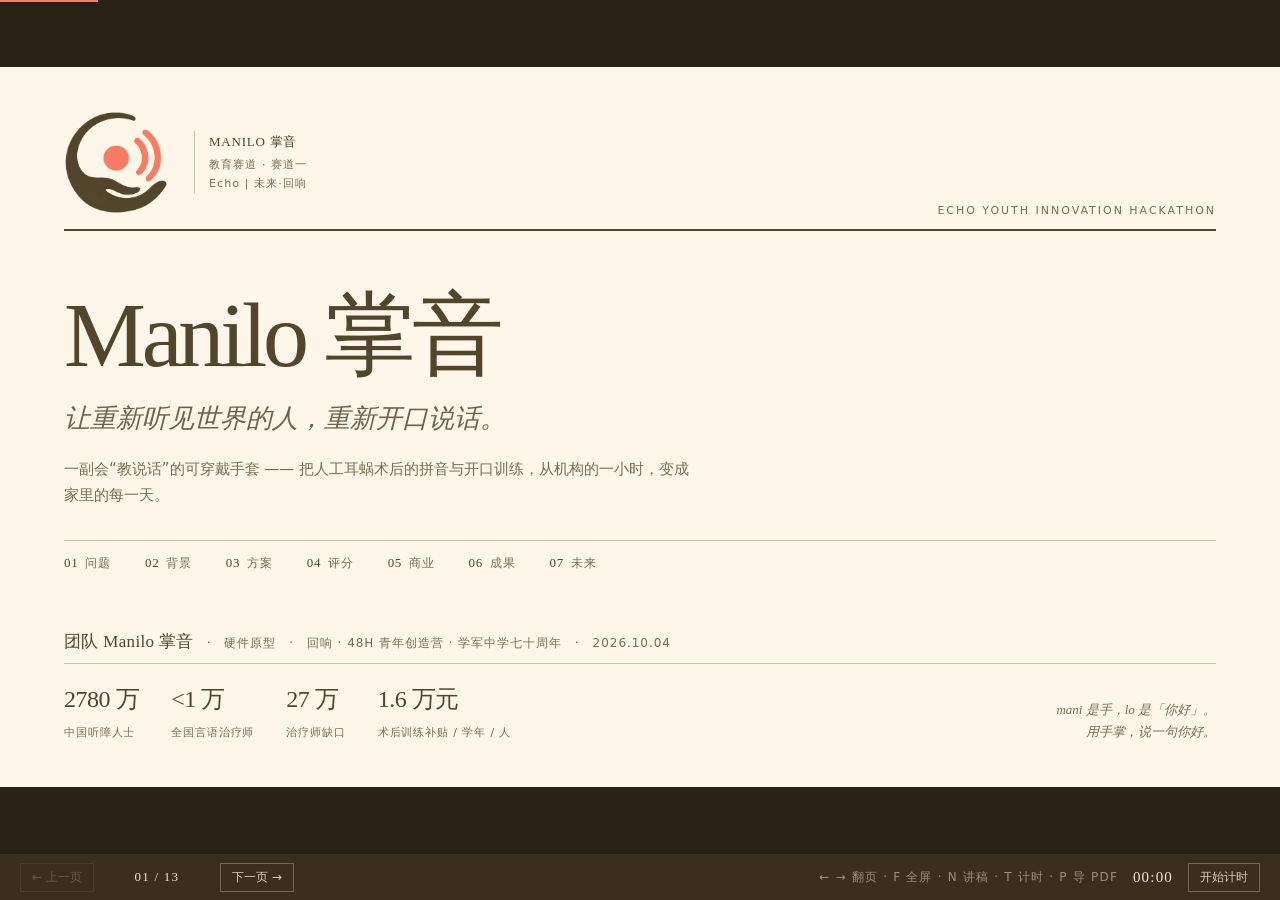
==== pitch/index.html @ ae7b14cd "feat(pitch): 路演 HTML 演示与讲述报告入库 新增 pitch/ —— 单文件离线网页路演（13 页） - index.html: 零外部依赖, 支持键盘/点击/滚轮/触摸翻页, F " ====
<!DOCTYPE html>
<html lang="zh-CN">
<head>
<meta charset="UTF-8">
<meta name="viewport" content="width=device-width, initial-scale=1">
<title>Manilo 掌音 · 路演演示</title>
<style>
/* =====================================================================
   Editorial 编辑杂志风 · 大字号精简版
   配色取自队标：Olive #53442C / Coral #F57E65 / Cream #FDF6E9
   ===================================================================== */
*{margin:0;padding:0;box-sizing:border-box}
:root{
  --bg:#FDF6E9; --fg:#53442C;
  --line:rgba(83,68,44,.14); --line2:rgba(83,68,44,.26);
  --tx:rgba(83,68,44,.84); --mut:rgba(83,68,44,.64); --ter:rgba(83,68,44,.44);
  --slate:#7C6B52; --mauve:#53442C;
  --coral:#F57E65; --coral-line:rgba(245,126,101,.60);
  --slate-line:rgba(124,107,82,.40); --mauve-line:rgba(83,68,44,.45);
  --serif:"Source Han Serif SC","Noto Serif SC","Songti SC","STSong",SimSun,Georgia,serif;
  --sans:"Microsoft YaHei","PingFang SC","Noto Sans CJK SC","Noto Sans SC",system-ui,sans-serif;
  --fs-ttl:45px; --fs-lead:18px; --fs-lbl:11.5px;
  --fs-th:12px; --fs-td:15.5px; --fs-tdk:18px; --fs-tdv:20px;
  --fs-itt:19px; --fs-itd:15px; --fs-idx:10.5px;
  --fs-blkh:19px; --fs-blkp:15.5px;
  --fs-nv:42px; --fs-nk:13.5px;
  --fs-cnt:18px; --fs-cns:13.5px;
  --fs-quote:18px; --fs-cv:17px; --fs-cap:12.5px; --fs-finale:33px;
}
html,body{height:100%;background:#2A2116;color:var(--fg);font-family:var(--sans);overflow:hidden}
body{display:flex;align-items:center;justify-content:center;flex-direction:column}
.viewport{position:fixed;inset:0 0 46px;display:flex;align-items:center;justify-content:center;background:#2A2116}
.stage{position:relative;width:1280px;height:720px;flex:0 0 auto;transform-origin:center center;
  background:var(--bg);overflow:hidden}
.slide{position:absolute;inset:0;display:none;z-index:2}
.slide.is-active{display:block}
.inner{position:absolute;inset:0;padding:40px 64px 56px;display:flex;flex-direction:column;overflow:hidden}
.slide.is-active .inner{animation:in .45s cubic-bezier(.22,.61,.36,1)}
@keyframes in{from{opacity:0}to{opacity:1}}

/* ---- 报头 ---- */
.phead{display:flex;justify-content:space-between;align-items:baseline;
  padding-bottom:9px;border-bottom:1px solid var(--slate-line);margin-bottom:22px;flex:0 0 auto}
.lbl{font-family:var(--sans);font-size:var(--fs-lbl);line-height:1;letter-spacing:.2em;text-transform:uppercase;color:var(--slate)}
.pg{font-family:var(--serif);font-size:13px;line-height:1;color:var(--coral);letter-spacing:.1em}

/* ---- 标题 / 正文 ---- */
.ttl{font-family:var(--serif);font-weight:500;font-size:var(--fs-ttl);line-height:1.16;
  letter-spacing:-.025em;color:var(--fg);flex:0 0 auto}
.ttl em{font-style:italic;font-weight:400;padding-bottom:2px;color:var(--coral);border-bottom:1px solid var(--coral-line)}
.lead{font-family:var(--sans);font-size:var(--fs-lead);line-height:1.62;color:var(--mut);
  margin-top:13px;max-width:1000px;flex:0 0 auto}
.lead strong{color:var(--coral);font-weight:400;border-bottom:1px solid var(--coral-line)}
.ital{font-family:var(--serif);font-style:italic;color:var(--mut)}

/* ---- 数字行 ---- */
.nrow{display:grid;gap:0;flex:0 0 auto}
.nrow.c4{grid-template-columns:repeat(4,1fr)}
.nrow.c3{grid-template-columns:repeat(3,1fr)}
.nitem{padding:14px 22px 12px 0;border-top:1px solid var(--fg)}
.nitem:not(:last-child){border-right:1px solid var(--line)}
.nitem:not(:first-child){padding-left:22px}
.nv{font-family:var(--serif);font-size:var(--fs-nv);line-height:1;letter-spacing:-.03em;color:var(--fg)}
.nv u{text-decoration:none;font-size:14px;font-family:var(--sans);color:var(--slate);margin-left:5px}
.nk{font-family:var(--sans);font-size:var(--fs-nk);line-height:1.55;color:var(--slate);margin-top:10px}
.nrow .nitem.key .nv{color:var(--coral)}

/* ---- 编号条目 ---- */
.items{display:grid;column-gap:46px;row-gap:0}
.items.g2{grid-template-columns:1fr 1fr}
.items.g3{grid-template-columns:repeat(3,1fr)}
.it{padding:15px 0 16px;border-top:1px solid var(--line)}
.it .idx{font-family:var(--sans);font-size:var(--fs-idx);letter-spacing:.2em;text-transform:uppercase;color:var(--slate)}
.it .it-t{font-family:var(--serif);font-size:var(--fs-itt);line-height:1.36;font-weight:500;color:var(--fg);margin-top:8px}
.it .it-d{font-family:var(--sans);font-size:var(--fs-itd);line-height:1.62;color:var(--slate);margin-top:7px}
.it .it-d b{color:var(--fg);font-weight:400}

/* ---- 链路 ---- */
.chain{display:flex;border-top:1px solid var(--fg);border-bottom:1px solid var(--line);flex:0 0 auto}
.node{flex:1;padding:14px 18px 15px 0}
.node:not(:last-child){border-right:1px solid var(--line)}
.node + .node{padding-left:18px}
.node .nn{font-family:var(--sans);font-size:11px;letter-spacing:.2em;text-transform:uppercase;color:var(--slate)}
.node .nt{font-family:var(--serif);font-size:var(--fs-cnt);font-weight:500;color:var(--fg);margin-top:8px}
.node .ns{font-family:var(--sans);font-size:var(--fs-cns);line-height:1.58;color:var(--slate);margin-top:8px}

/* ---- 栏 ---- */
.two{display:grid;gap:0 46px;min-height:0;flex:0 0 auto}
.blk{border-top:1px solid var(--line);padding-top:14px;flex:0 0 auto}
.blk h3{font-family:var(--serif);font-size:var(--fs-blkh);font-weight:500;line-height:1.34;color:var(--fg)}
.blk h3 .rn{font-family:var(--sans);font-size:var(--fs-idx);letter-spacing:.2em;color:var(--slate);
  display:block;margin-bottom:8px;text-transform:uppercase;font-weight:400}
.blk p{font-family:var(--sans);font-size:var(--fs-blkp);line-height:1.7;color:var(--slate);margin-top:10px}
.blk p b{color:var(--fg);font-weight:400;border-bottom:1px solid var(--coral-line)}

/* ---- 表格 ---- */
table.e{width:100%;border-collapse:collapse;table-layout:fixed}
table.e th{font-family:var(--sans);font-size:var(--fs-th);letter-spacing:.2em;text-transform:uppercase;
  color:var(--slate);font-weight:400;text-align:left;padding:0 16px 9px 0;border-bottom:1px solid var(--fg)}
table.e td{font-family:var(--sans);font-size:var(--fs-td);line-height:1.55;color:var(--slate);
  padding:11px 16px 11px 0;border-bottom:1px solid var(--line);vertical-align:top}
table.e td:last-child,table.e th:last-child{padding-right:0}
table.e td.k{font-family:var(--serif);font-size:var(--fs-tdk);color:var(--fg);line-height:1.35}
table.e td.v{font-family:var(--serif);font-size:var(--fs-tdv);color:var(--fg);white-space:nowrap;letter-spacing:-.01em}
table.e td.v u{text-decoration:none;font-family:var(--sans);font-size:13px;color:var(--slate);margin-left:3px}
table.e td b{color:var(--fg);font-weight:400}
table.e td.acc{font-family:var(--serif);font-size:var(--fs-tdv);color:var(--coral);white-space:nowrap}
table.e td.acc u{text-decoration:none;font-family:var(--sans);font-size:13px;color:var(--slate);margin-left:3px}
.num{font-family:var(--serif);font-size:19px;color:var(--fg);white-space:nowrap}

/* ---- 柱状图 ---- */
figure.chart{display:flex;flex-direction:column}
.cplot{height:150px;display:flex;align-items:flex-end;border-bottom:1px solid var(--line2)}
.ccol{flex:1;height:100%;display:flex;flex-direction:column;justify-content:flex-end;align-items:center;padding:0 10px}
.cv{font-family:var(--serif);font-size:var(--fs-cv);color:var(--fg);margin-bottom:8px;white-space:nowrap}
.ccol.mid .cv{color:var(--slate)}
.ccol.tiny .cv{color:var(--coral)}
.cb{width:60%;max-width:66px;background:var(--fg);opacity:.16}
.ccol.hi .cb{opacity:.92}
.ccol.mid .cb{background:var(--slate);opacity:.85}
.ccol.tiny .cb{background:var(--coral);opacity:1}
.caxis{display:flex;margin-top:9px}
.caxis span{flex:1;text-align:center;font-family:var(--sans);font-size:var(--fs-cap);
  letter-spacing:.1em;color:var(--slate);padding:0 10px;line-height:1.4}
figure.chart figcaption{margin-top:11px;font-family:var(--sans);font-size:var(--fs-cap);line-height:1.58;color:var(--slate)}
figure.chart figcaption b{color:var(--coral);font-weight:400}

/* ---- 引文 ---- */
.quote{border-top:2px solid var(--coral);border-bottom:1px solid var(--line);
  padding:16px 0;font-family:var(--serif);font-style:italic;font-size:var(--fs-quote);
  line-height:1.68;color:var(--tx);flex:0 0 auto}
.quote b{font-style:normal;color:var(--fg);font-weight:500}

/* ---- 演示 ---- */
.shots{display:grid;grid-template-columns:repeat(2,1fr);grid-template-rows:1fr 1fr;gap:14px;flex:0 0 auto;height:300px}
.shot{position:relative;overflow:hidden;border:1px dashed var(--slate-line);background:rgba(124,107,82,.06);
  display:flex;align-items:flex-end;min-height:0}
.shot img{width:100%;height:100%;object-fit:cover;display:block}
.shot.empty img{display:none}
.shot::after{content:attr(data-ph);position:absolute;inset:0;display:flex;align-items:center;justify-content:center;
  text-align:center;padding:0 20px;font-family:var(--sans);font-size:12px;line-height:1.6;color:var(--slate);
  white-space:pre-line}
.shot:not(.empty)::after{display:none}
.shot figcaption{position:relative;z-index:2;width:100%;padding:8px 11px;font-family:var(--sans);
  font-size:12.5px;color:var(--slate);background:var(--bg);border-top:1px solid var(--line)}

/* ---- 演示画廊（新）---- */
/* 四图一行：列宽按各自图片的宽高比分配，图框比例 = 图片比例 + contain，
   于是图片正好填满图框 —— 既不裁切，也不留 letterbox 空白，四张都完整可见 */
.gal{display:grid;grid-template-columns:1.836fr 1.836fr .75fr .477fr;
  align-items:start;gap:0 16px;flex:0 0 auto;margin-top:16px}
.gal figure{position:relative;display:flex;flex-direction:column;
  border-top:2px solid var(--fg);padding-top:11px}
.gal .gl-tag{font-family:var(--sans);font-size:11px;letter-spacing:.2em;text-transform:uppercase;
  color:var(--slate);margin-bottom:3px;white-space:nowrap;overflow:hidden;text-overflow:ellipsis}
.gal .gl-nm{font-family:var(--serif);font-size:17px;font-weight:500;color:var(--fg);margin-bottom:9px;flex:0 0 auto}
.gal .frame{position:relative;width:100%;overflow:hidden;flex:0 0 auto;
  border:1px solid var(--line2);background:rgba(83,68,44,.05)}
.gal .frame img{width:100%;height:100%;display:block;object-fit:contain}
/* 图框锁定为图片自身宽高比：完整显示，不裁切、不留白 */
.gal .frame.shotv{aspect-ratio:1680 / 915}
.gal .frame.pic{aspect-ratio:1280 / 1706}
.gal .frame.phone{aspect-ratio:330 / 692}
.gal figcaption{margin-top:9px;flex:0 0 auto;font-family:var(--sans);font-size:13px;line-height:1.55;color:var(--slate)}
.gal figcaption b{color:var(--fg);font-weight:400}
.gal .frame.empty img{display:none}
.gal .frame.empty::after{content:attr(data-ph);position:absolute;inset:0;display:flex;align-items:center;
  justify-content:center;text-align:center;padding:0 18px;font-family:var(--sans);font-size:12px;
  line-height:1.6;color:var(--slate);white-space:pre-line}
.gal .frame:not(.empty)::after{display:none}
/* 让每个图框高度跟随图片自身比例，彻底消除上下留白 */
.gal .frame{aspect-ratio:var(--ar,1.846)}
.gal .frame.phone{--ar:.477}

/* ---- 封面 ---- */
.inner.cover{justify-content:space-between;padding-top:44px;padding-bottom:44px}
.cv-top{display:flex;justify-content:space-between;align-items:baseline;
  padding-bottom:12px;border-bottom:2px solid var(--mauve)}
.brandrow{display:flex;align-items:baseline;gap:16px}
.masthead{font-family:var(--sans);font-size:12px;letter-spacing:.16em;color:var(--slate)}
.cn{font-style:normal;color:var(--mauve)}
.wordmark{font-family:var(--serif);font-size:23px;letter-spacing:.24em;text-transform:uppercase;color:var(--fg)}
.wordmark .cn{font-style:normal;color:var(--mauve);letter-spacing:.16em}
.cv-top .k{font-family:var(--sans);font-size:11px;letter-spacing:.18em;text-transform:uppercase;color:var(--slate)}
/* 队标 */
.logo-lock{display:flex;align-items:center;gap:26px}
.logo-lock img{width:104px;height:auto;display:block;flex:0 0 auto}
.logo-lock .lk{font-family:var(--sans);font-size:11px;line-height:1.75;letter-spacing:.1em;
  color:var(--slate);border-left:1px solid var(--slate-line);padding-left:14px}
.logo-lock .lk b{display:block;font-family:var(--serif);font-weight:500;font-size:13px;
  letter-spacing:.06em;color:var(--fg);margin-bottom:1px}
.cv-mid .logrow{display:flex;align-items:flex-end;justify-content:space-between;gap:36px}
.cv-mid h1{font-family:var(--serif);font-weight:500;font-size:92px;line-height:1;letter-spacing:-.045em;color:var(--fg)}
.cv-mid h2{font-family:var(--serif);font-weight:400;font-style:italic;font-size:26px;line-height:1.4;
  color:var(--tx);margin-top:20px}
.cv-mid .eyebrow{font-family:var(--sans);font-size:11px;letter-spacing:.22em;text-transform:uppercase;
  color:var(--slate);margin-bottom:22px}
.cv-mid .cvlead{font-family:var(--sans);font-size:15px;line-height:1.7;color:var(--slate);
  margin-top:20px;max-width:640px}
.cvnav{display:flex;gap:34px;margin-top:32px;padding-top:14px;border-top:1px solid var(--slate-line)}
.cvnav span{font-family:var(--sans);font-size:12px;letter-spacing:.06em;color:var(--slate)}
.cvnav i{font-family:var(--serif);font-style:normal;font-size:13px;color:var(--mauve);margin-right:7px}
.cv-bot{display:flex;flex-direction:column;gap:14px}
.footline{padding-bottom:10px;border-bottom:1px solid var(--slate-line);font-family:var(--sans);
  font-size:12px;letter-spacing:.08em;color:var(--slate)}
.footline b{font-family:var(--serif);font-size:17px;font-weight:500;letter-spacing:.02em;color:var(--mauve)}
.cv-bot .metarow{display:flex;align-items:flex-end;gap:34px}
.cv-bot .meta{display:flex;gap:32px;align-items:flex-end}
.cv-bot .m{font-family:var(--sans);font-size:11px;letter-spacing:.08em;color:var(--slate);line-height:1.8}
.cv-bot .m b{display:block;font-family:var(--serif);font-size:24px;font-weight:500;letter-spacing:-.02em;color:var(--fg);margin-bottom:2px}
.cv-bot .sign{margin-left:auto;font-family:var(--serif);font-style:italic;font-size:13px;color:var(--slate);
  text-align:right;line-height:1.7;max-width:300px}

/* ---- 名字释义 ---- */
.etym{font-family:var(--serif);font-size:15px;line-height:1.76;color:var(--slate);font-style:italic}
.etym b{font-style:normal;color:var(--fg);font-weight:500}
.etym .mani{font-family:var(--serif);font-style:normal;color:var(--mauve);border-bottom:1px solid var(--mauve-line)}
.signline{border-top:2px solid var(--coral);padding-top:12px;font-family:var(--serif);font-style:italic;
  font-size:15px;color:var(--slate);flex:0 0 auto}
.signline b{font-style:normal;color:var(--mauve);font-weight:500}
.signline .mani{font-style:normal;color:var(--mauve);border-bottom:1px solid var(--mauve-line)}
.finale{margin-top:auto;border-top:2px solid var(--coral);padding-top:20px;flex:0 0 auto}
.finale .big{font-family:var(--serif);font-size:var(--fs-finale);font-weight:500;line-height:1.44;letter-spacing:-.02em;color:var(--fg)}
.finale .big em{font-style:italic;font-weight:400;color:var(--coral);border-bottom:1px solid var(--coral-line)}
.finale .sm{font-family:var(--sans);font-size:13.5px;letter-spacing:.1em;color:var(--slate);margin-top:14px}

/* ---- 底部工具条 ---- */
/* ---- 工具条（沿用队标橄榄深色） ---- */
.tools{position:fixed;left:0;right:0;bottom:0;height:46px;background:#3A2F1E;color:#D9CDB8;
  display:flex;align-items:center;justify-content:space-between;padding:0 20px;gap:14px;
  font-family:var(--sans);font-size:12px;letter-spacing:.1em;z-index:99}
.tools .grp{display:flex;align-items:center;gap:8px}
.tools button{background:transparent;color:#D9CDB8;border:1px solid rgba(217,205,184,.35);
  padding:5px 11px;font:inherit;cursor:pointer;transition:background .2s,color .2s}
.tools button:hover{background:#53442C;color:#FDF6E9}
.tools button:disabled{opacity:.28;cursor:default}
.tools .lbl2{color:#9C8F79}
.page-lab{min-width:110px;text-align:center;font-family:var(--serif);font-size:13px;color:#EDE4D4}
.timer{font-family:var(--serif);font-size:15px;color:#EDE4D4;min-width:54px;text-align:center}
.timer.over{color:#F57E65}
.bar-top{position:fixed;left:0;top:0;height:2px;background:var(--coral);z-index:99;transition:width .35s cubic-bezier(.22,.61,.36,1)}

/* ---- 讲稿面板 ---- */
.notes{position:fixed;right:18px;bottom:60px;width:min(660px,calc(100vw - 36px));max-height:66vh;overflow:auto;
  background:var(--bg);padding:24px 26px;z-index:98;border-top:2px solid var(--coral);display:none}
.notes.on{display:block}
.notes header{display:flex;justify-content:space-between;align-items:baseline;gap:16px;
  padding-bottom:10px;border-bottom:1px solid var(--slate-line);margin-bottom:14px}
.notes h4{font-family:var(--serif);font-size:19px;font-weight:500;color:var(--fg)}
.notes header span{font-family:var(--sans);font-size:11px;letter-spacing:.16em;color:var(--coral)}
.notes p{font-family:var(--sans);font-size:14px;line-height:1.8;color:var(--tx);white-space:pre-wrap}
.notes .hint2{font-family:var(--sans);font-size:11px;color:var(--slate);margin-top:16px;
  padding-top:12px;border-top:1px solid var(--line)}

.spacer{flex:1 1 auto;min-height:0}
@media (prefers-reduced-motion: reduce){
  .slide.is-active .inner{animation:none!important}
  .bar-top,.tools button{transition:none!important}
}
@media print{
  @page{size:1280px 720px;margin:0}
  html,body{overflow:visible;background:var(--bg);height:auto;display:block}
  .viewport{position:static;display:block}
  .stage{transform:none!important;width:1280px;height:720px}
  .slide{display:block!important;position:relative;inset:auto;width:1280px;height:720px;
    page-break-after:always;break-after:page}
  .inner{position:relative;transform:none!important;width:100%!important;height:720px}
  .slide.is-active .inner{animation:none}
  .bar-top,.tools,.notes{display:none!important}
}
</style>
</head>
<body>

<div class="bar-top" id="bar" style="width:9.09%"></div>

<div class="viewport">
  <div class="stage" id="stage">

    <!-- ============ 01 封面 ============ -->
    <section class="slide is-active" data-cover="1" data-title="让重新听见世界的人，重新开口说话">
      <div class="inner cover">
        <div class="cv-top">
          <div class="logo-lock">
            <img src="assets/logo-mark.png" alt="Manilo 掌音 队标">
            <span class="lk"><b>MANILO 掌音</b>教育赛道 · 赛道一<br>Echo | 未来·回响</span>
          </div>
          <span class="k">Echo Youth Innovation Hackathon</span>
        </div>

        <div class="cv-mid">
          <div class="logrow">
            <h1>Manilo <em class="cn">掌音</em></h1>
          </div>
          <h2>让重新听见世界的人，重新开口说话。</h2>
          <p class="cvlead">一副会“教说话”的可穿戴手套 —— 把人工耳蜗术后的拼音与开口训练，从机构的一小时，变成家里的每一天。</p>
          <div class="cvnav">
            <span><i>01</i>问题</span>
            <span><i>02</i>背景</span>
            <span><i>03</i>方案</span>
            <span><i>04</i>评分</span>
            <span><i>05</i>商业</span>
            <span><i>06</i>成果</span>
            <span><i>07</i>未来</span>
          </div>
        </div>

        <div class="cv-bot">
          <div class="footline"><b>团队 Manilo 掌音</b>　·　硬件原型　·　回响 · 48H 青年创造营 · 学军中学七十周年　·　2026.10.04</div>
          <div class="metarow">
            <div class="meta">
              <div class="m"><b>2780 万</b>中国听障人士</div>
              <div class="m"><b>&lt;1 万</b>全国言语治疗师</div>
              <div class="m"><b>27 万</b>治疗师缺口</div>
              <div class="m"><b>1.6 万元</b>术后训练补贴 / 学年 / 人</div>
            </div>
            <div class="sign">mani 是手，lo 是「你好」。<br>用手掌，说一句你好。</div>
          </div>
        </div>
      </div>
    </section>

    <!-- ============ 02 问题 ============ -->
    <section class="slide" data-title="听得见了，话还得练出来">
      <div class="inner">
        <div class="phead"><span class="lbl">问题 · The Problem</span><span class="pg">02 / 13</span></div>
        <h1 class="ttl">听得见了，<em>话还得练出来</em></h1>
        <p class="lead">人工耳蜗解决了“听得见”，没解决“说得出”——术后要<strong>每天练 1—2 小时、连续 6—12 个月</strong>。</p>

        <div class="two" style="grid-template-columns:1.06fr .94fr;margin-top:24px">
          <div class="items g2">
            <div class="it">
              <div class="idx">01 &nbsp;训练量</div>
              <div class="it-t">每天 1—2 小时</div>
              <div class="it-d">连续 6—12 个月。这个量，只能在家里补。</div>
            </div>
            <div class="it">
              <div class="idx">02 &nbsp;能教的人</div>
              <div class="it-t">治疗师不足 1 万人</div>
              <div class="it-d">按国际标准需 28 万，缺口 27 万。</div>
            </div>
            <div class="it">
              <div class="idx">03 &nbsp;设备价格</div>
              <div class="it-t">机构设备 15—17 万元/台</div>
              <div class="it-d">基层推不动，家庭更用不起。</div>
            </div>
            <div class="it">
              <div class="idx">04 &nbsp;反馈</div>
              <div class="it-t">练习是一口“黑箱”</div>
              <div class="it-d">对不对、进步在哪，家长只能凭感觉。</div>
            </div>
          </div>

          <figure class="chart">
            <div class="cplot">
              <div class="ccol hi"><span class="cv">6.2</span><span class="cb" style="height:100%"></span></div>
              <div class="ccol mid"><span class="cv">2.0</span><span class="cb" style="height:32%"></span></div>
              <div class="ccol tiny"><span class="cv">0.07</span><span class="cb" style="height:1.4%"></span></div>
            </div>
            <div class="caxis"><span>美国</span><span>国际标准</span><span>中国大陆</span></div>
            <figcaption>每万人口拥有的言语治疗师（名）。中国大陆只有 <b>0.07</b>，约为国际标准的 <b>1/30</b>。</figcaption>
          </figure>
        </div>

        <table class="e" style="margin-top:24px">
          <colgroup><col style="width:28%"><col style="width:22%"><col style="width:50%"></colgroup>
          <thead><tr><th>指标</th><th>数值</th><th>口径</th></tr></thead>
          <tbody>
            <tr><td class="k">中国听障人士</td><td class="v">2780<u>万</u></td><td>占残疾人总数约 1/3；0—6 岁听障儿童 13.7 万</td></tr>
            <tr><td class="k">言语治疗师</td><td class="acc">不足 1<u>万</u></td><td>按国际通行标准每万人 2 名，应配备约 28 万名</td></tr>
            <tr><td class="k">机构级康复设备</td><td class="v">15—17<u>万元/台</u></td><td>头豹研究院；基层机构推广困难，家庭不可及</td></tr>
          </tbody>
        </table>
        <div class="spacer"></div>
      </div>
    </section>

    <!-- ============ 03 背景与市场 ============ -->
    <section class="slide" data-title="手术便宜了，康复跟不上">
      <div class="inner">
        <div class="phead"><span class="lbl">背景与市场 · Why Now</span><span class="pg">03 / 13</span></div>
        <h1 class="ttl">手术便宜了，<em>康复跟不上</em></h1>
        <p class="lead">2024 年 12 月集采落地，人工耳蜗单套从 20 余万降到约 5 万——<strong>做手术的人多了，要做康复的人也多了</strong>。</p>

        <div class="two" style="grid-template-columns:1fr 1fr;margin-top:24px">
          <figure class="chart">
            <div class="cplot">
              <div class="ccol mid"><span class="cv">0.5 万例</span><span class="cb" style="height:12%"></span></div>
              <div class="ccol mid"><span class="cv">1.8 万例</span><span class="cb" style="height:42%"></span></div>
              <div class="ccol tiny"><span class="cv">4.3 万例</span><span class="cb" style="height:100%"></span></div>
            </div>
            <div class="caxis"><span>2017</span><span>2024</span><span>2030 预测</span></div>
            <figcaption>人工耳蜗植入手术量，年复合增速 <b>20.8%</b>。每个数字背后，都是一个要练满 6—12 个月的孩子。</figcaption>
          </figure>

          <table class="e">
            <colgroup><col style="width:40%"><col style="width:32%"><col style="width:28%"></colgroup>
            <thead><tr><th>支付方</th><th>数值</th><th>要点</th></tr></thead>
            <tbody>
              <tr><td class="k">人工耳蜗集采</td><td class="v">20余万→5<u>万</u></td><td>2024-12 落地</td></tr>
              <tr><td class="k">纳入医保</td><td class="v">28<u>省</u></td><td>报销约 65.3%</td></tr>
              <tr><td class="k">术后训练补贴</td><td class="acc">1.6<u>万/学年/人</u></td><td>康复救助制度</td></tr>
            </tbody>
          </table>
        </div>

        <div class="nrow c3" style="margin-top:auto">
          <div class="nitem key"><div class="nv">300<u>亿元+</u></div><div class="nk">中国语言康复产业规模</div></div>
          <div class="nitem"><div class="nv">1.1<u>万家</u></div><div class="nk">残联备案的听力语言康复机构</div></div>
          <div class="nitem"><div class="nv">2396<u>所</u></div><div class="nk">特殊教育学校 · 在校生 91.59 万</div></div>
        </div>
      </div>
    </section>

    <!-- ============ 04 解决方案 ============ -->
    <section class="slide" data-title="一副陪孩子练说话的手套">
      <div class="inner">
        <div class="phead"><span class="lbl">解决方案 · The Solution</span><span class="pg">04 / 13</span></div>
        <h1 class="ttl">一副陪孩子<em>练说话</em>的手套</h1>

        <div class="chain" style="margin-top:22px">
          <div class="node"><div class="nn">Hand</div><div class="nt">手 · 采集</div>
            <div class="ns">5 路弯曲传感器<br>六轴 IMU<br>数字麦克风</div></div>
          <div class="node"><div class="nn">Edge · F407</div><div class="nt">端 · 实时识别</div>
            <div class="ns">10 ms 一组<br>200×20 时序特征<br>约 180 ms 出结果</div></div>
          <div class="node"><div class="nn">Edge · MP257</div><div class="nt">边缘 · 算力增强</div>
            <div class="ns">TCN + NPU 复核难例<br>离线语音识别 200 ms</div></div>
          <div class="node"><div class="nn">Dashboard</div><div class="nt">看板 · 闭环</div>
            <div class="ns">跟读评分三指标<br>学习报告 · 观察 Agent</div></div>
          <div class="node"><div class="nn">Feedback</div><div class="nt">回到手</div>
            <div class="ns">屏幕显示<br>语音播报 · 震动</div></div>
        </div>

        <div class="two" style="grid-template-columns:1.14fr .86fr;margin-top:22px">
          <div class="blk">
            <h3><span class="rn">硬件与部署</span>模块与实测指标</h3>
            <table class="e" style="margin-top:12px">
              <colgroup><col style="width:26%"><col style="width:32%"><col style="width:42%"></colgroup>
              <thead><tr><th>模块</th><th>器件</th><th>指标</th></tr></thead>
              <tbody>
                <tr><td class="k">手势采集</td><td>5 路弯曲传感器</td><td>五指弯曲 → 5 路 ADC</td></tr>
                <tr><td class="k">姿态采集</td><td>JY61 六轴 IMU</td><td>三轴加速度 + 三轴角速度</td></tr>
                <tr><td class="k">手套端主控</td><td>STM32F407ZGT6</td><td>Flash ≈85 KB / RAM ≈42 KB</td></tr>
                <tr><td class="k">主控端</td><td>STM32MP257 + NPU</td><td>TCN ≈2.5 MB，推理约 45 ms</td></tr>
              </tbody>
            </table>
          </div>

          <div class="blk">
            <h3><span class="rn">推理算法</span>200 × 20 时序特征</h3>
            <p>每 10 ms 采一组，攒满 200 组作为 2 秒动作窗口；每组 20 维特征——<b>同时装着“手形”与“运动”</b>，静动态手势共用一个模型，时间差分还能抵消佩戴漂移。</p>
            <table class="e" style="margin-top:14px">
              <colgroup><col style="width:62%"><col style="width:38%"></colgroup>
              <thead><tr><th>分级协同</th><th>取值</th></tr></thead>
              <tbody>
                <tr><td>端侧独立完成识别</td><td class="acc">90<u>%+</u></td></tr>
                <tr><td>难例上浮阈值</td><td class="v">0.10</td></tr>
              </tbody>
            </table>
          </div>
        </div>
        <div class="spacer"></div>
      </div>
    </section>

    <!-- ============ 05 跟读评分 ============ -->
    <section class="slide" data-title="练得对不对，用三个数说话">
      <div class="inner">
        <div class="phead"><span class="lbl">学习闭环 · The Loop</span><span class="pg">05 / 13</span></div>
        <h1 class="ttl">练得对不对，<em>用三个数说话</em></h1>
        <p class="lead">三个指标<strong>分开算</strong>——机器听懂了，不等于孩子说对了。</p>

        <table class="e" style="margin-top:24px">
          <colgroup><col style="width:24%"><col style="width:26%"><col style="width:50%"></colgroup>
          <thead><tr><th>指标</th><th>字段</th><th>回答什么问题</th></tr></thead>
          <tbody>
            <tr><td class="k">转写成功率</td><td>transcription_ok</td><td>机器听清了没有——只说明产出了文本，不等于说对</td></tr>
            <tr><td class="k">目标文本吻合率</td><td>matches_expected</td><td>说的是不是目标句（忽略空白与标点后比较）</td></tr>
            <tr><td class="k">字符错误率 CER</td><td>character_error_rate</td><td>具体错了多少、错在哪里（逐字编辑距离）</td></tr>
          </tbody>
        </table>

        <div class="quote" style="margin-top:24px">
          孩子说“我喜欢<b>苹果</b>”，识别器听成“我喜欢<b>平果</b>”——转写成功了，吻合失败，CER 定位到错在哪个字。<b>只报成功会掩盖问题，只报失败会打击信心。</b>
        </div>

        <div class="two" style="grid-template-columns:1fr 1fr;margin-top:22px">
          <div class="blk">
            <h3><span class="rn">A · 练完之后</span>一份不撒谎的报告</h3>
            <p>自动汇总时长、识别次数、覆盖标签、跟读成功率与 CER。<b>日志里没有的指标就写没有</b>。</p>
          </div>
          <div class="blk">
            <h3><span class="rn">B · 练习之中</span>会陪练的观察 Agent</h3>
            <p>每 30 秒扫一次日志，给一句 <b>60 字以内、可执行</b>的建议；模型不可用就退回本地规则。</p>
          </div>
        </div>
        <div class="spacer"></div>
      </div>
    </section>

    <!-- ============ 06 商业模式 ============ -->
    <section class="slide" data-title="机构先买，家庭后跟">
      <div class="inner">
        <div class="phead"><span class="lbl">商业模式 · Business Model</span><span class="pg">06 / 13</span></div>
        <h1 class="ttl">机构先买，<em>家庭后跟</em></h1>
        <p class="lead">先做机构、再做家庭——康复师认可之后推荐，是康复行业里最短的一条路。</p>

        <div class="two" style="grid-template-columns:.94fr 1.06fr;margin-top:22px">
          <div>
            <table class="e">
              <colgroup><col style="width:28%"><col style="width:34%"><col style="width:38%"></colgroup>
              <thead><tr><th>客户</th><th>场景</th><th>支付来源</th></tr></thead>
              <tbody>
                <tr><td class="k">B 端 · 机构</td><td>康复中心 / 特教学校 / 医院康复科</td><td>机构预算 · 康复训练补贴</td></tr>
                <tr><td class="k">C 端 · 家庭</td><td>术后康复家庭的居家训练</td><td>家庭自付 · 补贴返还</td></tr>
                <tr><td class="k">G 端 · 主管</td><td>残联救助 · 教育装备采购</td><td>财政专项</td></tr>
              </tbody>
            </table>
            <div class="blk" style="margin-top:18px">
              <h3><span class="rn">收入结构</span>四段收入互相喂养</h3>
              <p>硬件（入口）→ 内容订阅（毛利）→ 机构 SaaS（持续）→ 数据与科研（长期）。<b>样本越多，模型越准。</b></p>
            </div>
          </div>

          <div>
            <figure class="chart">
              <div class="cplot">
                <div class="ccol mid"><span class="cv">1.6 万元</span><span class="cb" style="height:100%"></span></div>
                <div class="ccol mid"><span class="cv">1.5 万元</span><span class="cb" style="height:94%"></span></div>
                <div class="ccol tiny"><span class="cv">2,980 元</span><span class="cb" style="height:19%"></span></div>
              </div>
              <div class="caxis"><span>术后训练补贴<br>每学年 / 人</span><span>多地康复补助<br>每人 / 年</span><span>家庭版手套<br>建议定价</span></div>
              <figcaption>定价落在补贴额度之内是可解释的支出——同一笔补贴，<b>换来康复师产能的放大</b>。</figcaption>
            </figure>

            <table class="e" style="margin-top:16px">
              <colgroup><col style="width:30%"><col style="width:70%"></colgroup>
              <thead><tr><th>产品线</th><th>建议定价</th></tr></thead>
              <tbody>
                <tr><td class="k">家庭版手套</td><td>整机 + 家长端看板　·　<span class="num">¥2,980—3,980</span></td></tr>
                <tr><td class="k">机构版</td><td>每间教室含教师看板与培训　·　<span class="num">¥19,800 起</span></td></tr>
                <tr><td class="k">内容订阅</td><td>字母拼音 → 词句对话　·　<span class="num">¥99—199 / 月</span></td></tr>
                <tr><td class="k">机构 SaaS</td><td>看板 + 报告 + 数据导出　·　<span class="num">¥6,800—12,800 / 年</span></td></tr>
              </tbody>
            </table>
          </div>
        </div>

        <div class="signline" style="margin-top:auto">
          <b>Manilo 掌音</b> · <span class="mani">mani</span> 是手，<span class="mani">lo</span> 是「你好」——用手掌，说一句你好。
        </div>
      </div>
    </section>

    <!-- ============ 07 落地路径 ============ -->
    <section class="slide" data-title="先拿证据，再进目录，最后放量">
      <div class="inner">
        <div class="phead"><span class="lbl">落地路径 · Go To Market</span><span class="pg">07 / 13</span></div>
        <h1 class="ttl">先拿证据，再进目录，<em>最后放量</em></h1>
        <p class="lead">先拿到效果证据，再进入采购目录，最后靠机构推荐带动家庭放量。</p>

        <table class="e" style="margin-top:26px">
          <colgroup><col style="width:18%"><col style="width:42%"><col style="width:40%"></colgroup>
          <thead><tr><th>阶段</th><th>做什么</th><th>验证指标</th></tr></thead>
          <tbody>
            <tr>
              <td class="k">0—6 个月<br><span style="font-family:var(--sans);font-size:12px;color:var(--mauve)">① 验证</span></td>
              <td>与 1—2 家康复中心 / 特教学校共建训练流程，做 20—50 例真实用户的纵向跟踪</td>
              <td>前测 / 后测 <b>字符错误率（CER）</b>有可观测变化</td>
            </tr>
            <tr>
              <td class="k">6—18 个月<br><span style="font-family:var(--sans);font-size:12px;color:var(--mauve)">② 进目录</span></td>
              <td>以机构版 + 教师看板进入康复机构与特教学校，申报残联康复辅具目录与教育装备采购目录</td>
              <td>完成申报并进入评审；试点机构每周活跃训练会话数</td>
            </tr>
            <tr>
              <td class="k">18 个月起<br><span style="font-family:var(--sans);font-size:12px;color:var(--mauve)">③ 放量</span></td>
              <td>家庭版随机构推荐进入家庭；内容扩展到词、句、对话</td>
              <td>家庭版季度出货量；跟读样本累计量</td>
            </tr>
          </tbody>
        </table>

        <div class="quote" style="margin-top:24px">
          <b>杠杆点：</b>一旦进入目录，采购决策就从“逐家推销”变成“预算科目”。
        </div>

        <div class="nrow c3" style="margin-top:auto">
          <div class="nitem key"><div class="nv">2396<u>所</u></div><div class="nk">特殊教育学校——离课堂最近的入口</div></div>
          <div class="nitem"><div class="nv">1.1<u>万家</u></div><div class="nk">残联备案的听力语言康复机构</div></div>
          <div class="nitem"><div class="nv">8.13<u>万</u></div><div class="nk">特殊教育专任教师——第一批使用者</div></div>
        </div>
      </div>
    </section>

    <!-- ============ 08 壁垒与竞争 ============ -->
    <section class="slide" data-title="不做重复的，做没人做的">
      <div class="inner">
        <div class="phead"><span class="lbl">壁垒与竞争 · Moat</span><span class="pg">08 / 13</span></div>
        <h1 class="ttl">不做重复的，<em>做没人做的</em></h1>

        <table class="e" style="margin-top:26px">
          <colgroup><col style="width:18%"><col style="width:34%"><col style="width:48%"></colgroup>
          <thead><tr><th>竞争类型</th><th>他们</th><th>我们</th></tr></thead>
          <tbody>
            <tr>
              <td class="k">康复 App</td>
              <td>只有“听声音”和“点图片”，动作本身没有测量</td>
              <td><b>物理动作输入 + 跟读评分的客观数据链</b>：识别 → 目标句 → 三指标 → 报告</td>
            </tr>
            <tr>
              <td class="k">机构级设备</td>
              <td>均价 15—17 万元/台，进不了家庭</td>
              <td><b>价格压到家庭可负担，同时保留机构级看板</b></td>
            </tr>
            <tr>
              <td class="k">助听器 / 耳蜗厂商</td>
              <td>解决“听得见”——那是他们的战场</td>
              <td><b>我们解决“说得出”，是配套而不是竞争</b></td>
            </tr>
          </tbody>
        </table>

        <div class="nrow c3" style="margin-top:24px">
          <div class="nitem"><div class="nv">01</div><div class="nk">硬件工程：端侧独立完成 90%+ 识别</div></div>
          <div class="nitem"><div class="nv">02</div><div class="nk">评分指标与数据闭环：可审计、可交给康复师</div></div>
          <div class="nitem"><div class="nv">03</div><div class="nk">路径设计：机构 → 目录 → 家庭</div></div>
        </div>

        <div class="quote" style="margin-top:22px">
          <b>为什么守得住：</b>对手要复制，得同时补上三条腿——传感器结构、端侧模型、真实跟读样本。前两条能买，<b>第三条只能靠时间攒</b>，而它正是评分的分母。
        </div>
        <div class="spacer"></div>
      </div>
    </section>

    <!-- ============ 09 现场演示 ============ -->
    <section class="slide" data-title="这就是它跑起来的样子">
      <div class="inner">
        <div class="phead"><span class="lbl">现场演示 · Live Demo</span><span class="pg">09 / 13</span></div>
        <h1 class="ttl">这就是它<em>跑起来的样子</em></h1>
        <p class="lead">硬件、学生端、教师端、小程序——四个都在跑，都是现在这一版。</p>

        <div class="gal">
          <figure class="f-stu">
            <div class="gl-tag">Student App</div>
            <div class="gl-nm">学生端 · 练习</div>
            <div class="frame shotv" data-ph="待补：学生端练习界面&#10;assets/demo-1-full.png">
              <img src="assets/demo-1-full.png" alt="" onerror="this.parentNode.classList.add('empty')">
            </div>
            <figcaption>手语 / 拼音两种模式，实时显示<b>练习时长、识别次数、完成句子数</b>与逐条反馈。</figcaption>
          </figure>

          <figure class="f-tea">
            <div class="gl-tag">Teacher Dashboard</div>
            <div class="gl-nm">教师端 · 看板</div>
            <div class="frame shotv" data-ph="待补：教师端看板&#10;assets/demo-2-full.png">
              <img src="assets/demo-2-full.png" alt="" onerror="this.parentNode.classList.add('empty')">
            </div>
            <figcaption>学习进度、词汇覆盖、跟读吻合率与 CER，以及<b>自动生成的 AI 学习报告</b>。</figcaption>
          </figure>

          <figure class="f-hard">
            <div class="gl-tag">Hardware</div>
            <div class="gl-nm">硬件成品</div>
            <div class="frame pic" data-ph="待补：硬件成品照&#10;assets/demo-3.jpg">
              <img src="assets/demo-3.jpg" alt="" onerror="this.parentNode.classList.add('empty')">
            </div>
            <figcaption>手套端 <b>5 路弯曲传感器 + 六轴 IMU</b>；主控端串口屏实时显示识别结果，两端数据互传。</figcaption>
          </figure>

          <figure class="f-mini">
            <div class="gl-tag">WeChat Mini Program</div>
            <div class="gl-nm">微信小程序</div>
            <div class="frame phone" data-ph="待补：小程序界面&#10;assets/demo-mini.png">
              <img src="assets/demo-mini.png" alt="" onerror="this.parentNode.classList.add('empty')">
            </div>
            <figcaption>扫码即练，训练不被绑在电脑前。<b>当前局域网直连，下一步蓝牙</b>。</figcaption>
          </figure>
        </div>

        <div class="quote" style="margin-top:auto">
          <b>一条数据流串起四端：</b>手套采集 → 端侧识别 → 学习平台评分 → 教师端汇总；小程序再把练习带出教室。
        </div>
      </div>
    </section>

    <!-- ============ 10 已完成 ============ -->
    <section class="slide" data-title="这些都已经做完">
      <div class="inner">
        <div class="phead"><span class="lbl">当前成果 · Shipped</span><span class="pg">10 / 13</span></div>
        <h1 class="ttl">这些，<em>都已经做完</em></h1>
        <p class="lead">上一页是它现在的样子，这一页是它现在的水准——都是既有实测口径，学习效果类数据待试点采集。</p>

        <table class="e" style="margin-top:24px">
          <colgroup><col style="width:22%"><col style="width:78%"></colgroup>
          <thead><tr><th>部分</th><th>已完成</th></tr></thead>
          <tbody>
            <tr><td class="k">硬件整机</td><td>手套端集成 5 路弯曲传感器、六轴 IMU、数字麦克风、串口屏、TTS 与震动马达；主控端与手套端完成数据互传</td></tr>
            <tr><td class="k">端侧算法</td><td>20 维特征提取与轻量手势模型（STM32Cube.AI 部署）；9 维声音事件模型（4 类）；端侧独立完成 90%+ 识别</td></tr>
            <tr><td class="k">边缘服务</td><td>离线语音识别约 200 ms · TTS 语音合成 · TCN 增强模型跑在 NPU 上（ONNX Runtime）</td></tr>
            <tr><td class="k">双模式识别</td><td>手势直译词库 + 拼音拼写 30 个标签（A—Z 与 CH / SH / ZH / NG），两条链路都已跑通</td></tr>
            <tr><td class="k">学习平台</td><td>学习会话 · 三指标跟读评分 · AI 学习报告 · 练习观察 Agent · 教师 / 家长看板 · 设备阈值在线调节</td></tr>
          </tbody>
        </table>

        <div class="nrow c4" style="margin-top:34px">
          <div class="nitem"><div class="nv">85—87.3<u>%</u></div><div class="nk">端侧手势识别准确率</div></div>
          <div class="nitem key"><div class="nv">≈180<u>ms</u></div><div class="nk">端侧单次推理 · 10 ms/组、2 秒窗口</div></div>
          <div class="nitem"><div class="nv">&lt;1<u>%</u></div><div class="nk">蓝牙丢帧率；MQTT 到达率 &gt;99%</div></div>
          <div class="nitem"><div class="nv">4<u>类</u></div><div class="nk">环境声音事件，准确率约 90%+</div></div>
        </div>
        <div class="spacer"></div>
      </div>
    </section>

    <!-- ============ 11 未来展望 ============ -->
    <section class="slide" data-title="接下来，往词和句走">
      <div class="inner">
        <div class="phead"><span class="lbl">未来展望 · What's Next</span><span class="pg">11 / 13</span></div>
        <h1 class="ttl">接下来，<em>往词和句走</em></h1>
        <p class="lead">现在稳定做到的是<strong>字母与拼音</strong>这一层。再往上，是词、是句。</p>

        <div class="two" style="grid-template-columns:1.08fr .92fr;margin-top:24px">
          <div>
            <table class="e">
              <colgroup><col style="width:34%"><col style="width:66%"></colgroup>
              <thead><tr><th>评分维度</th><th>未来</th></tr></thead>
              <tbody>
                <tr><td class="k">声母 / 韵母</td><td>逐音素定位“哪一个音发错了”</td></tr>
                <tr><td class="k">声调走向</td><td>声调曲线与目标对比　→　<b>下一页展开</b></td></tr>
                <tr><td class="k">语速 · 停顿</td><td>偏差、稳定性与是否逐字崩解</td></tr>
              </tbody>
            </table>
            <div class="blk" style="margin-top:18px">
              <h3><span class="rn">为什么能做到</span>缺的不是系统，是数据</h3>
              <p>过程数据、边缘算力、数据闭环都已具备——缺的是<b>更多标注数据与更强的边缘模型</b>。</p>
            </div>
          </div>

          <div class="items" style="grid-template-columns:1fr">
            <div class="it">
              <div class="idx">方向 01 · 粒度</div>
              <div class="it-t">词 → 句 → 对话</div>
              <div class="it-d">从分级词表到短语、到多轮场景训练。<b>扩展不需要改硬件协议。</b></div>
            </div>
            <div class="it">
              <div class="idx">方向 02 · 硬件复用</div>
              <div class="it-t">一个产品家族</div>
              <div class="it-d">聋哑人与不会手语者的双向交流工具、构音障碍训练、老年失语居家康复、嵌入式 AI 教具。</div>
            </div>
            <div class="it">
              <div class="idx">方向 03 · 体系</div>
              <div class="it-t">让资源下沉</div>
              <div class="it-d">评估 → 家庭训练 → 数据回流 → 效果复核，<b>县乡家庭也能获得有康复师把关的日常训练</b>。</div>
            </div>
          </div>
        </div>
        <div class="spacer"></div>
      </div>
    </section>


    <!-- ============ 12 声调走向 ============ -->
    <section class="slide" data-title="中文四声，卡在一条音高曲线上">
      <div class="inner">
        <div class="phead"><span class="lbl">正在攻克 · Tone Contour</span><span class="pg">12 / 13</span></div>
        <h1 class="ttl">中文四声，<em>卡在一条音高曲线上</em></h1>
        <p class="lead">字符级的 CER 看不见声调。耳蜗削弱了低频的<b>时间精细结构</b>，而中文声调恰恰靠它携带——这是术后最难、也最容易被忽略的一环，也是<strong>我们现在正在攻的难关</strong>。</p>

        <div class="chain" style="margin-top:22px">
          <div class="node"><div class="nn">Step 1</div><div class="nt">频谱表征</div>
            <div class="ns">25 ms 窗 / 10 ms 帧移<br>log-Mel + CQT 对数频率</div></div>
          <div class="node"><div class="nn">Step 2</div><div class="nt">音高轮廓</div>
            <div class="ns">pYIN / CREPE 提 F0<br>半音刻度做说话人归一化</div></div>
          <div class="node"><div class="nn">Step 3</div><div class="nt">双流模型</div>
            <div class="ns">频谱流：轻量 Conformer<br>轮廓流：1D 卷积 + BiGRU</div></div>
          <div class="node"><div class="nn">Step 4</div><div class="nt">对齐与评分</div>
            <div class="ns">DTW 对齐目标调型<br>走向 · 半音偏差 · 拐点</div></div>
          <div class="node"><div class="nn">Step 5</div><div class="nt">端侧部署</div>
            <div class="ns">ONNX → stai_mpu → NPU<br>int8 量化 · &lt;30 ms / 音节</div></div>
        </div>

        <div class="two" style="grid-template-columns:1.04fr .96fr;margin-top:22px">
          <div>
            <table class="e">
              <colgroup><col style="width:16%"><col style="width:15%"><col style="width:17%"><col style="width:52%"></colgroup>
              <thead><tr><th>声调</th><th>调值</th><th>曲线</th><th>最常见的错</th></tr></thead>
              <tbody>
                <tr><td class="k">一声</td><td class="v">55</td><td>高平</td><td>起调偏低，听感接近轻声</td></tr>
                <tr><td class="k">二声</td><td class="acc">35</td><td>中升</td><td>升幅不够，或起点起得太高</td></tr>
                <tr><td class="k">三声</td><td class="v">214</td><td>降升</td><td>拐点太晚，后半段没升起来</td></tr>
                <tr><td class="k">四声</td><td class="v">51</td><td>全降</td><td>收得太早，降幅不足</td></tr>
              </tbody>
            </table>
          </div>
          <div>
            <div class="blk" style="border-top:0;padding-top:0">
              <h3><span class="rn">攻坚进度</span>我们攻到哪儿了</h3>
            </div>
            <div class="items" style="grid-template-columns:1fr;margin-top:14px">
              <div class="it" style="border-top:1px solid var(--fg)">
                <div class="idx">已具备</div>
                <div class="it-d" style="margin-top:7px"><b>现成的底座：</b>端侧 FFT 与频域特征链路（现用于环境声音事件）、NPU 上的 ONNX 推理链路、逐会话数据闭环</div>
              </div>
              <div class="it">
                <div class="idx">正在攻克</div>
                <div class="it-d" style="margin-top:7px"><b>这条支路的核心三段：</b>CQT 表征与 F0 轮廓提取、双流模型的训练与融合、DTW 评分口径的确定</div>
              </div>
              <div class="it">
                <div class="idx">待验证</div>
                <div class="it-d" style="margin-top:7px"><b>评分是否可信：</b>真实用户样本上的评分一致性，以及与康复师人工评价的对照</div>
              </div>
            </div>
          </div>
        </div>
        <div class="spacer"></div>
      </div>
    </section>

    <!-- ============ 13 团队与致谢 ============ -->
    <section class="slide" data-title="我们是谁">
      <div class="inner">
        <div class="phead"><span class="lbl">团队 · Manilo 掌音</span><span class="pg">13 / 13</span></div>
        <h1 class="ttl">我们是谁</h1>
        <p class="lead">能装传感器的人、能把模型压进 MCU 的人、能把数据变成家长看得懂的东西的人、懂康复训练怎么练的人——四者缺一，产品都只是零件。</p>

        <table class="e" style="margin-top:20px">
          <colgroup><col style="width:24%"><col style="width:16%"><col style="width:60%"></colgroup>
          <thead><tr><th>角色</th><th>姓名</th><th>分工</th></tr></thead>
          <tbody>
            <tr><td class="k">队长 · 统筹</td><td>【待填写】</td><td>项目定义、路演表达、对外沟通</td></tr>
            <tr><td class="k">嵌入式与硬件</td><td>【待填写】</td><td>F407 端采集、模型部署、蓝牙通信、电路与结构</td></tr>
            <tr><td class="k">边缘 AI 与算法</td><td>【待填写】</td><td>200×20 特征与训练、NPU 部署、语音链路</td></tr>
            <tr><td class="k">平台与数据</td><td>【待填写】</td><td>Web 服务、学习看板、报告与观察 Agent</td></tr>
          </tbody>
        </table>

        <div class="blk" style="margin-top:18px">
          <h3><span class="rn">名字的来处</span>Manilo 掌音</h3>
          <p class="etym">
            <span class="mani">mani</span> 是「手」，<span class="mani">lo</span> 是「你好」——<b>用手掌发出的声音，向世界说一句你好。</b><br>
            我们相信康复的终点不是一组正确的音节，而是有一天他愿意主动开口，先对身边的人问一声好。
          </p>
        </div>

        <div class="finale">
          <div class="big">人工耳蜗让一个人重新听见世界，<br>我们要做的，是让他<em>重新说出自己的名字</em>。</div>
          <div class="sm">让今天被解决的问题，成为下一个人的起点。　—　Manilo 掌音</div>
        </div>
      </div>
    </section>

  </div>
</div>

<nav class="tools" aria-label="路演控制">
  <div class="grp">
    <button id="prev">← 上一页</button>
    <span class="page-lab" id="plab">01 / 13</span>
    <button id="next">下一页 →</button>
  </div>
  <div class="grp">
    <span class="lbl2">← → 翻页 · F 全屏 · N 讲稿 · T 计时 · P 导 PDF</span>
    <span class="timer" id="timer">00:00</span>
    <button id="tbtn">开始计时</button>
  </div>
</nav>

<aside class="notes" id="notes" aria-label="逐页讲稿">
  <header><h4 id="ntitle">讲稿</h4><span id="ntime">—</span></header>
  <p id="nbody"></p>
  <div class="hint2">投屏时默认隐藏，按 N 呼出／收起；打开时观众也能看到，请按彩排需要使用。</div>
</aside>

<script>
(function(){
  var slides = Array.prototype.slice.call(document.querySelectorAll('.slide'));
  var stage = document.getElementById('stage');
  var bar = document.getElementById('bar');
  var plab = document.getElementById('plab');
  var notes = document.getElementById('notes');
  var timer = document.getElementById('timer');
  var tbtn = document.getElementById('tbtn');
  var i = 0, n = slides.length;

  var   scripts = [
    ['10 秒','我们做的是一副会“教说话”的手套。它服务的人很具体：因为人工耳蜗重新获得听力、但还要重新学拼音与开口的人。'],
    ['30 秒','人工耳蜗解决“听得见”，没解决“说得出”。术后要每天练一到两小时、连续六到十二个月。可是全国言语治疗师不到一万人，按国际标准需要约二十八万，缺口二十七万。机构级设备十几万一台，进不了家庭；在家里，家长只能凭感觉陪练。'],
    ['25 秒','但门正在变宽。2024 年 12 月集采落地，人工耳蜗单套从二十余万降到约五万，二十八省纳入医保，手术量从五千例涨到一万八千例。更关键的是支付方已经为“训练”留好了钱：术后听觉言语功能训练补贴一万六一个学年。我们不需要创造新预算。'],
    ['45 秒','方案是一副手套加一套学习后台。每十毫秒采一组，攒满两百组、每组二十个特征，本地实时推理约一百八十毫秒。这二十维里同时装着“手形”和“运动”，所以静动态手势共用一个模型。算力做分级：手套端跑轻量模型，不确定时才交给主控端复核——正常情况下端侧独立完成九成以上识别。'],
    ['30 秒','跟读之后怎么判断说得好不好？不靠感觉，靠三个数：转写成功率、目标文本吻合率、字符错误率。分开统计，因为“机器听懂了”和“孩子说对了”是两回事。'],
    ['30 秒','先与康复和特教机构试点，由专业人员指导，家庭练习作为延伸。收入是学习管理订阅加设备租赁。定价能讲得通：多地康复训练补贴是一万五到一万六一个人一年，我们的设备在补贴额度之内——同一笔补贴，换来康复师产能的放大。'],
    ['20 秒','落地三步：先做二十到五十例真实用户的纵向跟踪，用前后测字符错误率说话；再申报残联与教育装备采购目录；然后由机构推荐带动家庭版放量。一旦进入目录，采购就从“逐家推销”变成“预算科目”。'],
    ['20 秒','我们和谁不一样？康复 App 只有“听”和“点选”，我们有物理动作输入和跟读评分的客观数据链；机构设备十几万一台，我们把它压到家庭可负担；助听器和人工耳蜗厂商解决“听得见”，我们解决“说得出”，是配套不是竞争。'],
    ['20 秒','这四张就是现在这一版。左边是硬件成品：手套端集成了五路弯曲传感器、六轴陀螺仪、屏幕、语音播报和震动马达。学生端是手语和拼音两种练习模式，实时显示本次练习时长、识别次数和完成句子数；教师端看板看学习进度、词汇覆盖、跟读吻合率，以及自动生成的学习报告。最右边是微信小程序，把训练从电脑前解放出来——扫码即用，随时随地都能练一轮。目前是局域网内直连，下一步会换成蓝牙，连接会更省事。'],
    ['20 秒','再说已经做完的：硬件整机集成完成，主控端与手套端数据互传；端侧跑着 20 维特征的手势模型和 9 维声音事件模型，独立完成九成以上识别；离线语音识别约两百毫秒，TTS 与增强模型都部署在边缘端；学习平台这边，会话、三指标评分、AI 报告、观察 Agent 和教师看板全部打通。'],
    ['20 秒','我们也很清楚边界：现在只能稳定做到字母和拼音。接下来三件事——粒度做到词、句、对话；评分做到多维；把这套硬件复用到更多场景。'],
    ['30 秒','声调是我们现在正在攻的难关。中文四声只差一条音高曲线：五五、三五、二一四、五一，字符级的错误率看不见它。路线分五步：对数频率的 CQT 表征、F0 音高轮廓、双流模型、DTW 对齐评分、端侧 NPU 部署。底座是现成的——端侧频域特征链路和 NPU 推理链路都已经在跑；正在攻的是 CQT 表征、双流模型和评分口径；还要验证的，是真实样本上的评分一致性。'],
    ['10 秒','人工耳蜗让一个人重新听见世界。我们要做的，是让他重新说出自己的名字。谢谢各位老师。']
  ];

  function autofit(s){
    var inner = s.querySelector('.inner');
    inner.style.transform=''; inner.style.width=''; inner.style.height='';
    var avail = inner.clientHeight, need = inner.scrollHeight;
    if(need > avail + 2 && need > 0){
      var k = Math.max(0.74, avail/need);
      inner.style.transformOrigin='top left';
      inner.style.transform='scale('+k.toFixed(4)+')';
      inner.style.width=(100/k).toFixed(3)+'%';
      inner.style.height=(100/k).toFixed(3)+'%';
    }
  }
  function autofitAll(){ slides.forEach(autofit); }
  function pad(x){ return (x<10?'0':'')+x; }

  function go(k){
    if(k<0 || k>=n) return;
    slides[i].classList.remove('is-active');
    i = k;
    slides[i].classList.add('is-active');
    autofit(slides[i]);
    plab.textContent = pad(i+1)+' / '+pad(n);
    bar.style.width = ((i+1)/n*100)+'%';
    document.getElementById('prev').disabled = i===0;
    document.getElementById('next').disabled = i===n-1;
    var sc = scripts[i] || ['—',''];
    document.getElementById('ntitle').textContent = slides[i].getAttribute('data-title')||'';
    document.getElementById('ntime').textContent = '计划 '+sc[0];
    document.getElementById('nbody').textContent = sc[1];
    try{ history.replaceState(null,'','#'+(i+1)); }catch(e){}
  }
  function next(){ go(i+1); } function prev(){ go(i-1); }

  var base=0, t0=null;
  function secs(){ return Math.floor((base + (t0===null?0:performance.now()-t0))/1000); }
  function tick(){
    var s = secs(), m = Math.floor(s/60);
    timer.textContent = pad(m)+':'+pad(s%60);
    timer.classList.toggle('over', s>=300);
  }
  function toggleTimer(){
    if(t0===null){ t0=performance.now(); tbtn.textContent='暂停计时'; }
    else { base+=performance.now()-t0; t0=null; tbtn.textContent='继续计时'; }
    tick();
  }
  tbtn.addEventListener('click', toggleTimer);
  setInterval(tick, 250);
  document.getElementById('prev').addEventListener('click', prev);
  document.getElementById('next').addEventListener('click', next);

  document.addEventListener('keydown', function(e){
    if(e.ctrlKey||e.metaKey||e.altKey) return;
    var k = e.key;
    if(k==='ArrowRight'||k==='ArrowDown'||k==='PageDown'||k===' '){ e.preventDefault(); next(); }
    else if(k==='ArrowLeft'||k==='ArrowUp'||k==='PageUp'){ e.preventDefault(); prev(); }
    else if(k==='Home'){ e.preventDefault(); go(0); }
    else if(k==='End'){ e.preventDefault(); go(n-1); }
    else if(k==='n'||k==='N'){ e.preventDefault(); notes.classList.toggle('on'); }
    else if(k==='t'||k==='T'){ e.preventDefault(); toggleTimer(); }
    else if(k==='p'||k==='P'){ window.print(); }
    else if(k==='f'||k==='F'){
      if(document.fullscreenElement) document.exitFullscreen();
      else if(document.documentElement.requestFullscreen) document.documentElement.requestFullscreen();
    }
  });

  document.addEventListener('click', function(e){
    if(e.target.closest('.tools')||e.target.closest('.notes')) return;
    var x = e.clientX/window.innerWidth;
    if(x>0.72) next(); else if(x<0.28) prev();
  });

  var lock=0;
  window.addEventListener('wheel', function(e){
    var t=Date.now();
    if(t-lock<550 || Math.abs(e.deltaY)<18) return;
    lock=t; if(e.deltaY>0) next(); else prev();
  }, {passive:true});

  var x0=null;
  window.addEventListener('touchstart', function(e){ x0=e.touches[0].clientX; }, {passive:true});
  window.addEventListener('touchend', function(e){
    if(x0===null) return;
    var dx=e.changedTouches[0].clientX-x0;
    if(Math.abs(dx)>48){ if(dx<0) next(); else prev(); }
    x0=null;
  }, {passive:true});

  function layout(){
    var vp = document.querySelector('.viewport');
    var s = Math.min(vp.clientWidth/1280, vp.clientHeight/720);
    stage.style.transform = 'scale('+s.toFixed(4)+')';
    autofitAll();
  }
  window.addEventListener('resize', layout);
  if(document.fonts && document.fonts.ready) document.fonts.ready.then(layout);
  window.addEventListener('load', layout);
  layout();

  var start = 0, m = /^#(\d+)$/.exec(location.hash||'');
  if(m) start = Math.min(n-1, Math.max(0, parseInt(m[1],10)-1));
  go(start);
  window.addEventListener('hashchange', function(){
    var mm = /^#(\d+)$/.exec(location.hash||'');
    if(mm){ var t=Math.min(n-1,Math.max(0,parseInt(mm[1],10)-1)); if(t!==i) go(t); }
  });
})();
</script>
</body>
</html>
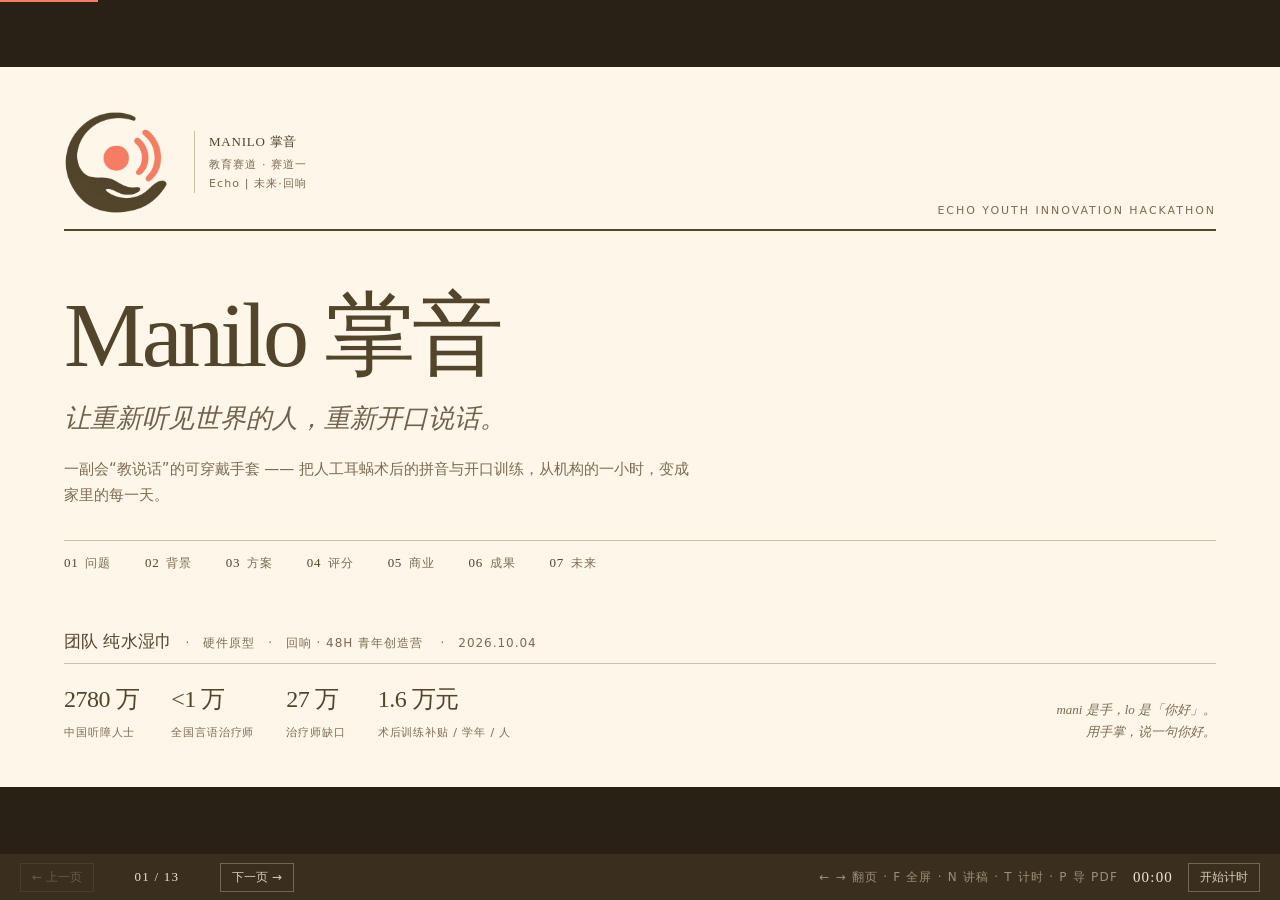
==== commit 7c0bac0d: "chore(pitch): 清理预览注入的标注; 同步队名与第 4 页主控端改动 - 去掉桌面预览写入的 806 个 data-page-node-id、data-dm-ref 与两个 __dm_ 覆" ====
--- a/pitch/index.html
+++ b/pitch/index.html
@@ -272,7 +272,7 @@
 </head>
 <body>
 
-<div class="bar-top" id="bar" style="width:9.09%"></div>
+<div class="bar-top" id="bar"></div>
 
 <div class="viewport">
   <div class="stage" id="stage">
@@ -306,7 +306,7 @@
         </div>
 
         <div class="cv-bot">
-          <div class="footline"><b>团队 Manilo 掌音</b>　·　硬件原型　·　回响 · 48H 青年创造营 · 学军中学七十周年　·　2026.10.04</div>
+          <div class="footline" style="cursor: text;"><b>团队 纯水湿巾</b>　·　硬件原型　·　回响 · 48H 青年创造营 　·　2026.10.04</div>
           <div class="metarow">
             <div class="meta">
               <div class="m"><b>2780 万</b>中国听障人士</div>
@@ -423,8 +423,8 @@
             <div class="ns">5 路弯曲传感器<br>六轴 IMU<br>数字麦克风</div></div>
           <div class="node"><div class="nn">Edge · F407</div><div class="nt">端 · 实时识别</div>
             <div class="ns">10 ms 一组<br>200×20 时序特征<br>约 180 ms 出结果</div></div>
-          <div class="node"><div class="nn">Edge · MP257</div><div class="nt">边缘 · 算力增强</div>
-            <div class="ns">TCN + NPU 复核难例<br>离线语音识别 200 ms</div></div>
+          <div class="node"><div class="nn">PC · 主控端</div><div class="nt">电脑 · 推理复核</div>
+            <div class="ns">复杂模型复核难例<br>离线语音识别</div></div>
           <div class="node"><div class="nn">Dashboard</div><div class="nt">看板 · 闭环</div>
             <div class="ns">跟读评分三指标<br>学习报告 · 观察 Agent</div></div>
           <div class="node"><div class="nn">Feedback</div><div class="nt">回到手</div>
@@ -441,7 +441,7 @@
                 <tr><td class="k">手势采集</td><td>5 路弯曲传感器</td><td>五指弯曲 → 5 路 ADC</td></tr>
                 <tr><td class="k">姿态采集</td><td>JY61 六轴 IMU</td><td>三轴加速度 + 三轴角速度</td></tr>
                 <tr><td class="k">手套端主控</td><td>STM32F407ZGT6</td><td>Flash ≈85 KB / RAM ≈42 KB</td></tr>
-                <tr><td class="k">主控端</td><td>STM32MP257 + NPU</td><td>TCN ≈2.5 MB，推理约 45 ms</td></tr>
+                <tr><td class="k">主控端</td><td>电脑（运行主控程序）</td><td>承接上浮难例的复杂模型推理与离线语音识别</td></tr>
               </tbody>
             </table>
           </div>
@@ -821,7 +821,7 @@
     <!-- ============ 13 团队与致谢 ============ -->
     <section class="slide" data-title="我们是谁">
       <div class="inner">
-        <div class="phead"><span class="lbl">团队 · Manilo 掌音</span><span class="pg">13 / 13</span></div>
+        <div class="phead"><span class="lbl">团队 · 纯水湿巾</span><span class="pg">13 / 13</span></div>
         <h1 class="ttl">我们是谁</h1>
         <p class="lead">能装传感器的人、能把模型压进 MCU 的人、能把数据变成家长看得懂的东西的人、懂康复训练怎么练的人——四者缺一，产品都只是零件。</p>
 
@@ -829,10 +829,10 @@
           <colgroup><col style="width:24%"><col style="width:16%"><col style="width:60%"></colgroup>
           <thead><tr><th>角色</th><th>姓名</th><th>分工</th></tr></thead>
           <tbody>
-            <tr><td class="k">队长 · 统筹</td><td>【待填写】</td><td>项目定义、路演表达、对外沟通</td></tr>
-            <tr><td class="k">嵌入式与硬件</td><td>【待填写】</td><td>F407 端采集、模型部署、蓝牙通信、电路与结构</td></tr>
-            <tr><td class="k">边缘 AI 与算法</td><td>【待填写】</td><td>200×20 特征与训练、NPU 部署、语音链路</td></tr>
-            <tr><td class="k">平台与数据</td><td>【待填写】</td><td>Web 服务、学习看板、报告与观察 Agent</td></tr>
+            <tr><td class="k">队长 · 统筹</td><td>牟菁婧</td><td>项目定义、路演表达、对外沟通</td></tr>
+            <tr><td class="k">嵌入式与硬件</td><td>牟婧菁</td><td>F407 端采集、模型部署、蓝牙通信、电路与结构</td></tr>
+            <tr><td class="k">边缘 AI 与算法</td><td>邓世昊</td><td>200×20 特征与训练、NPU 部署、语音链路</td></tr>
+            <tr><td class="k">平台与数据</td><td>施逸尔</td><td>Web 服务、学习看板、报告与观察 Agent</td></tr>
           </tbody>
         </table>
 
@@ -1008,5 +1008,6 @@
   });
 })();
 </script>
-</body>
-</html>
+
+
+</body></html>
